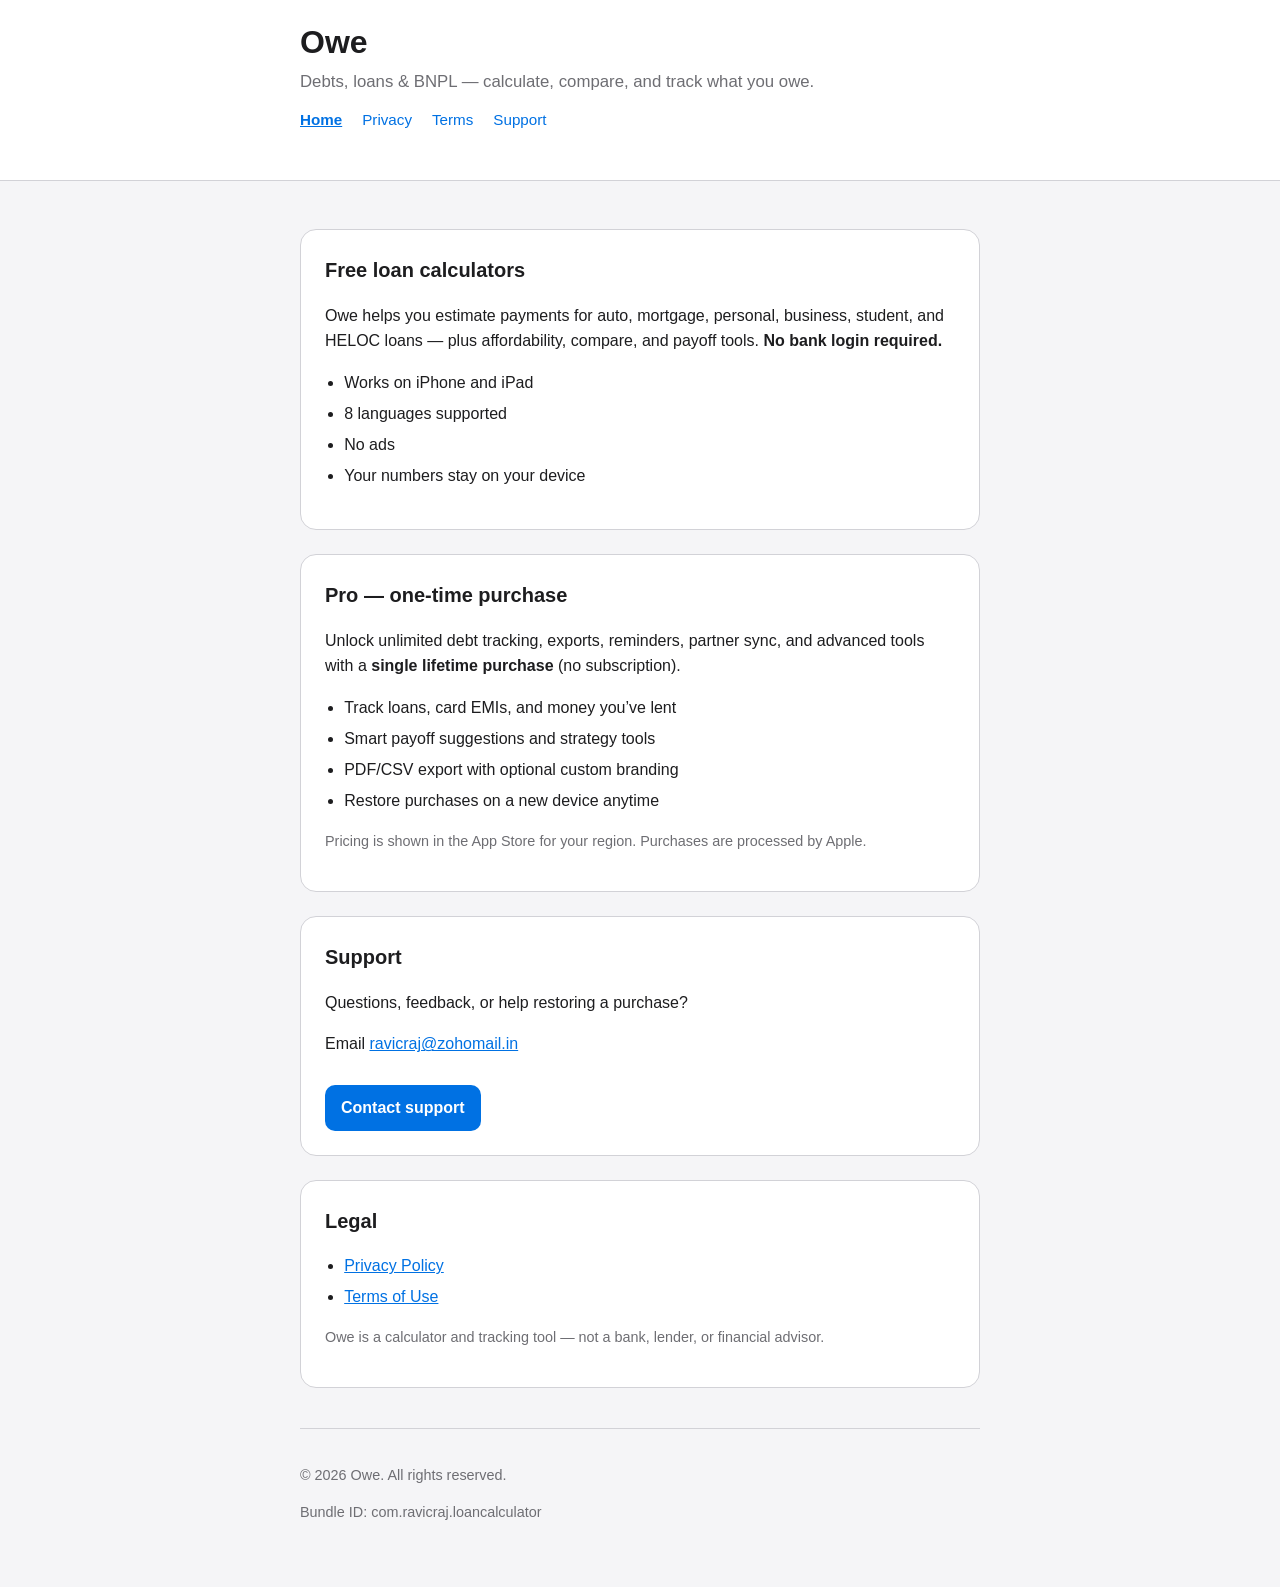
==== index.html @ 7f6ce3c7 "Initial commit" ====
<!DOCTYPE html>
<html lang="en">
  <head>
    <meta charset="utf-8" />
    <meta name="viewport" content="width=device-width, initial-scale=1" />
    <meta name="description" content="Owe — loan calculators and debt tracker for iPhone and iPad. No bank login. Buy Pro once, keep forever." />
    <title>Owe — Debts, Loans &amp; BNPL</title>
    <link rel="stylesheet" href="styles.css" />
  </head>
  <body>
    <header>
      <div class="wrap">
        <h1>Owe</h1>
        <p class="lead">Debts, loans &amp; BNPL — calculate, compare, and track what you owe.</p>
        <nav>
          <a href="index.html" aria-current="page">Home</a>
          <a href="privacy.html">Privacy</a>
          <a href="terms.html">Terms</a>
          <a href="mailto:ravicraj@zohomail.in">Support</a>
        </nav>
      </div>
    </header>

    <main class="wrap">
      <div class="card">
        <h2>Free loan calculators</h2>
        <p>
          Owe helps you estimate payments for auto, mortgage, personal, business, student, and HELOC loans —
          plus affordability, compare, and payoff tools. <strong>No bank login required.</strong>
        </p>
        <ul>
          <li>Works on iPhone and iPad</li>
          <li>8 languages supported</li>
          <li>No ads</li>
          <li>Your numbers stay on your device</li>
        </ul>
      </div>

      <div class="card">
        <h2>Pro — one-time purchase</h2>
        <p>
          Unlock unlimited debt tracking, exports, reminders, partner sync, and advanced tools with a
          <strong>single lifetime purchase</strong> (no subscription).
        </p>
        <ul>
          <li>Track loans, card EMIs, and money you’ve lent</li>
          <li>Smart payoff suggestions and strategy tools</li>
          <li>PDF/CSV export with optional custom branding</li>
          <li>Restore purchases on a new device anytime</li>
        </ul>
        <p class="meta">Pricing is shown in the App Store for your region. Purchases are processed by Apple.</p>
      </div>

      <div class="card">
        <h2>Support</h2>
        <p>Questions, feedback, or help restoring a purchase?</p>
        <p>
          Email
          <a href="mailto:ravicraj@zohomail.in?subject=Owe%20Support">ravicraj@zohomail.in</a>
        </p>
        <a class="button" href="mailto:ravicraj@zohomail.in?subject=Owe%20Support">Contact support</a>
      </div>

      <div class="card">
        <h2>Legal</h2>
        <ul>
          <li><a href="privacy.html">Privacy Policy</a></li>
          <li><a href="terms.html">Terms of Use</a></li>
        </ul>
        <p class="meta">Owe is a calculator and tracking tool — not a bank, lender, or financial advisor.</p>
      </div>

      <footer>
        <p>&copy; 2026 Owe. All rights reserved.</p>
        <p>Bundle ID: com.ravicraj.loancalculator</p>
      </footer>
    </main>
  </body>
</html>
---- styles.css ----
:root {
  color-scheme: light dark;
  --bg: #f5f5f7;
  --card: #ffffff;
  --text: #1d1d1f;
  --muted: #6e6e73;
  --accent: #0071e3;
  --border: #d2d2d7;
  --max: 720px;
}

@media (prefers-color-scheme: dark) {
  :root {
    --bg: #000000;
    --card: #1c1c1e;
    --text: #f5f5f7;
    --muted: #98989d;
    --accent: #0a84ff;
    --border: #38383a;
  }
}

* {
  box-sizing: border-box;
}

body {
  margin: 0;
  font-family: -apple-system, BlinkMacSystemFont, "Segoe UI", Roboto, Helvetica, Arial, sans-serif;
  line-height: 1.6;
  color: var(--text);
  background: var(--bg);
}

a {
  color: var(--accent);
}

header {
  border-bottom: 1px solid var(--border);
  background: var(--card);
}

.wrap {
  max-width: var(--max);
  margin: 0 auto;
  padding: 24px 20px 48px;
}

nav {
  display: flex;
  flex-wrap: wrap;
  gap: 12px 20px;
  margin-top: 12px;
  font-size: 0.95rem;
}

nav a {
  text-decoration: none;
}

nav a[aria-current="page"] {
  font-weight: 600;
  text-decoration: underline;
}

h1 {
  font-size: 2rem;
  line-height: 1.15;
  margin: 0 0 8px;
}

.lead {
  color: var(--muted);
  font-size: 1.05rem;
  margin: 0;
}

.card {
  background: var(--card);
  border: 1px solid var(--border);
  border-radius: 16px;
  padding: 24px;
  margin-top: 24px;
}

.card h2 {
  margin-top: 0;
  font-size: 1.25rem;
}

.card ul {
  padding-left: 1.2rem;
}

.card li + li {
  margin-top: 0.35rem;
}

.meta {
  color: var(--muted);
  font-size: 0.9rem;
  margin-top: 8px;
}

footer {
  margin-top: 40px;
  padding-top: 20px;
  border-top: 1px solid var(--border);
  color: var(--muted);
  font-size: 0.9rem;
}

.button {
  display: inline-block;
  margin-top: 12px;
  padding: 10px 16px;
  border-radius: 10px;
  background: var(--accent);
  color: #fff !important;
  text-decoration: none;
  font-weight: 600;
}

.legal h2 {
  font-size: 1.15rem;
  margin-top: 2rem;
  margin-bottom: 0.5rem;
}

.legal h2:first-child {
  margin-top: 0;
}

.legal p,
.legal li {
  color: var(--text);
}

.legal li {
  margin-bottom: 0.35rem;
}
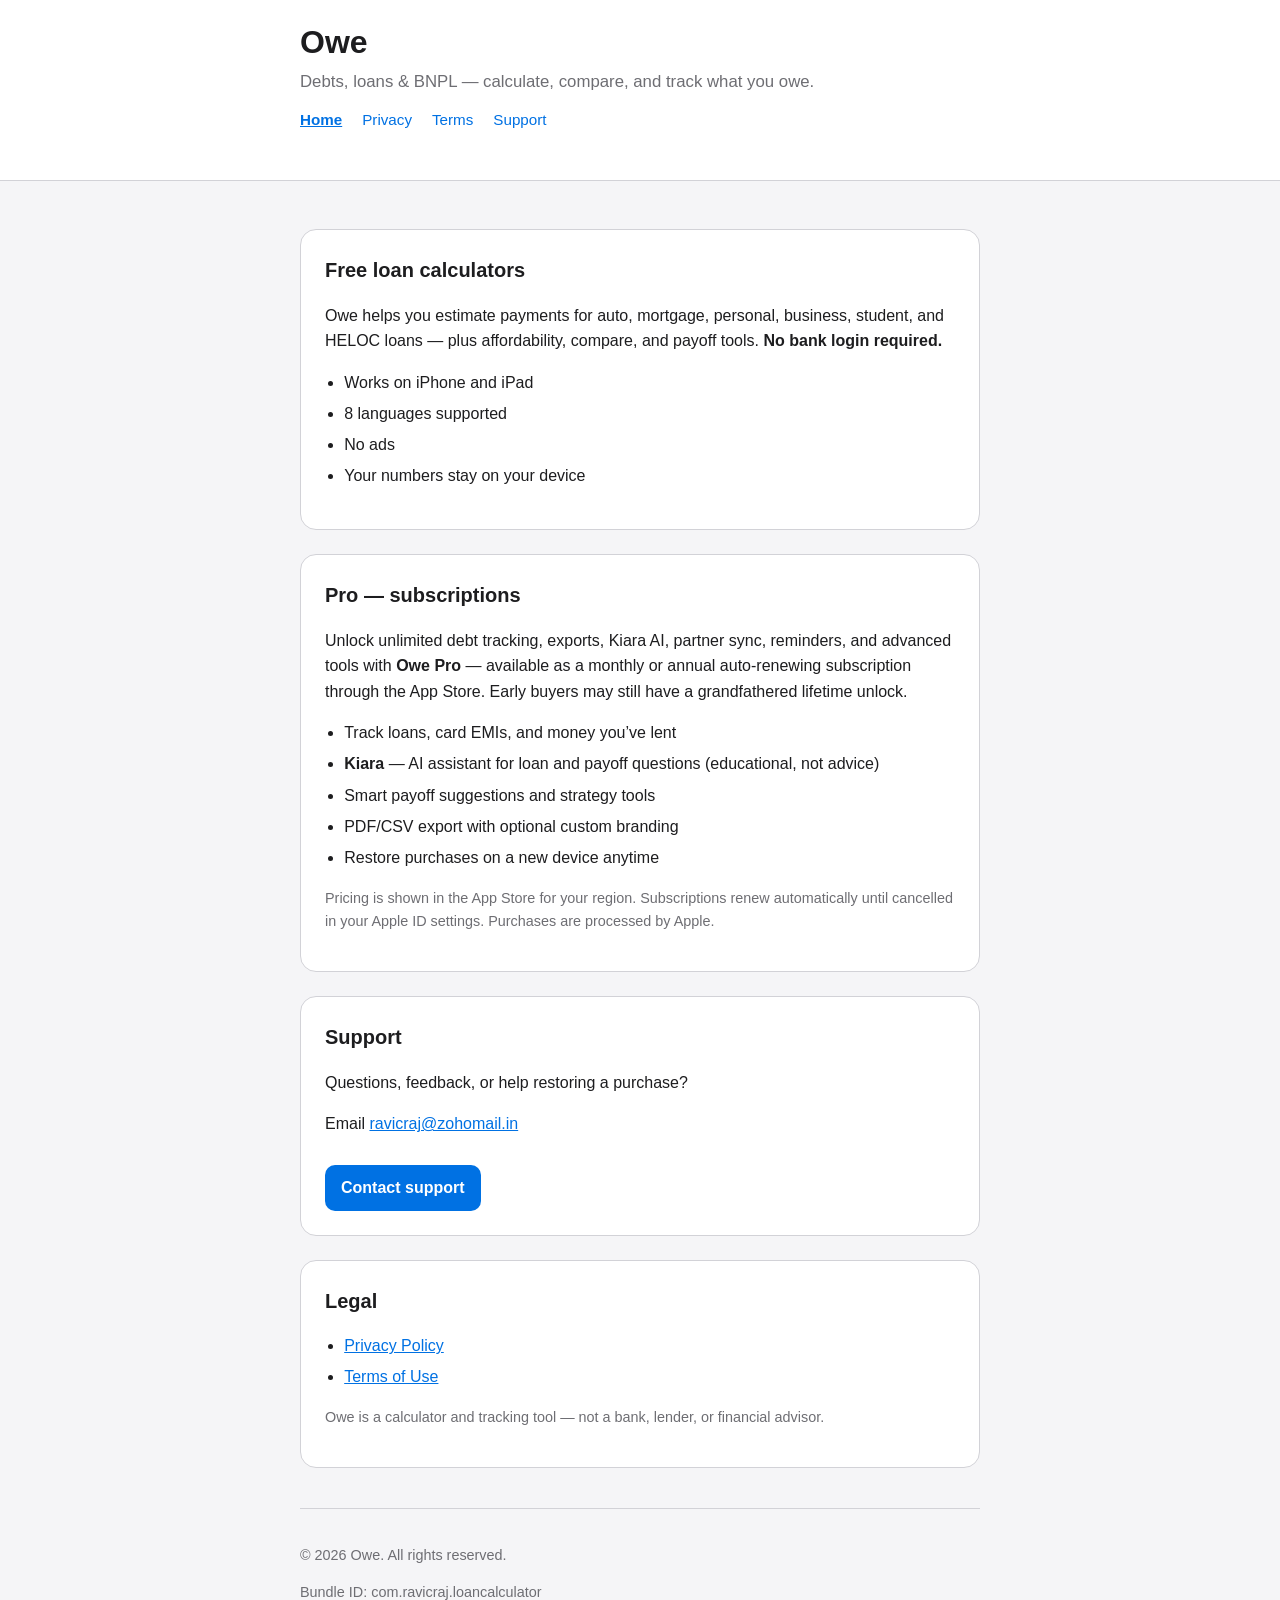
==== commit a10f37a3: "terms updated" ====
--- a/index.html
+++ b/index.html
@@ -3,8 +3,10 @@
   <head>
     <meta charset="utf-8" />
     <meta name="viewport" content="width=device-width, initial-scale=1" />
-    <meta name="description" content="Owe — loan calculators and debt tracker for iPhone and iPad. No bank login. Buy Pro once, keep forever." />
+    <meta name="description" content="Owe — loan calculators, debt tracker, and Kiara AI for iPhone and iPad. No bank login." />
     <title>Owe — Debts, Loans &amp; BNPL</title>
+    <link rel="icon" type="image/png" href="favicon.png" />
+    <link rel="apple-touch-icon" href="apple-touch-icon.png" />
     <link rel="stylesheet" href="styles.css" />
   </head>
   <body>
@@ -37,18 +39,23 @@
       </div>
 
       <div class="card">
-        <h2>Pro — one-time purchase</h2>
+        <h2>Pro — subscriptions</h2>
         <p>
-          Unlock unlimited debt tracking, exports, reminders, partner sync, and advanced tools with a
-          <strong>single lifetime purchase</strong> (no subscription).
+          Unlock unlimited debt tracking, exports, Kiara AI, partner sync, reminders, and advanced tools with
+          <strong>Owe Pro</strong> — available as a monthly or annual auto-renewing subscription through the App Store.
+          Early buyers may still have a grandfathered lifetime unlock.
         </p>
         <ul>
           <li>Track loans, card EMIs, and money you’ve lent</li>
+          <li><strong>Kiara</strong> — AI assistant for loan and payoff questions (educational, not advice)</li>
           <li>Smart payoff suggestions and strategy tools</li>
           <li>PDF/CSV export with optional custom branding</li>
           <li>Restore purchases on a new device anytime</li>
         </ul>
-        <p class="meta">Pricing is shown in the App Store for your region. Purchases are processed by Apple.</p>
+        <p class="meta">
+          Pricing is shown in the App Store for your region. Subscriptions renew automatically until cancelled in your
+          Apple ID settings. Purchases are processed by Apple.
+        </p>
       </div>
 
       <div class="card">
